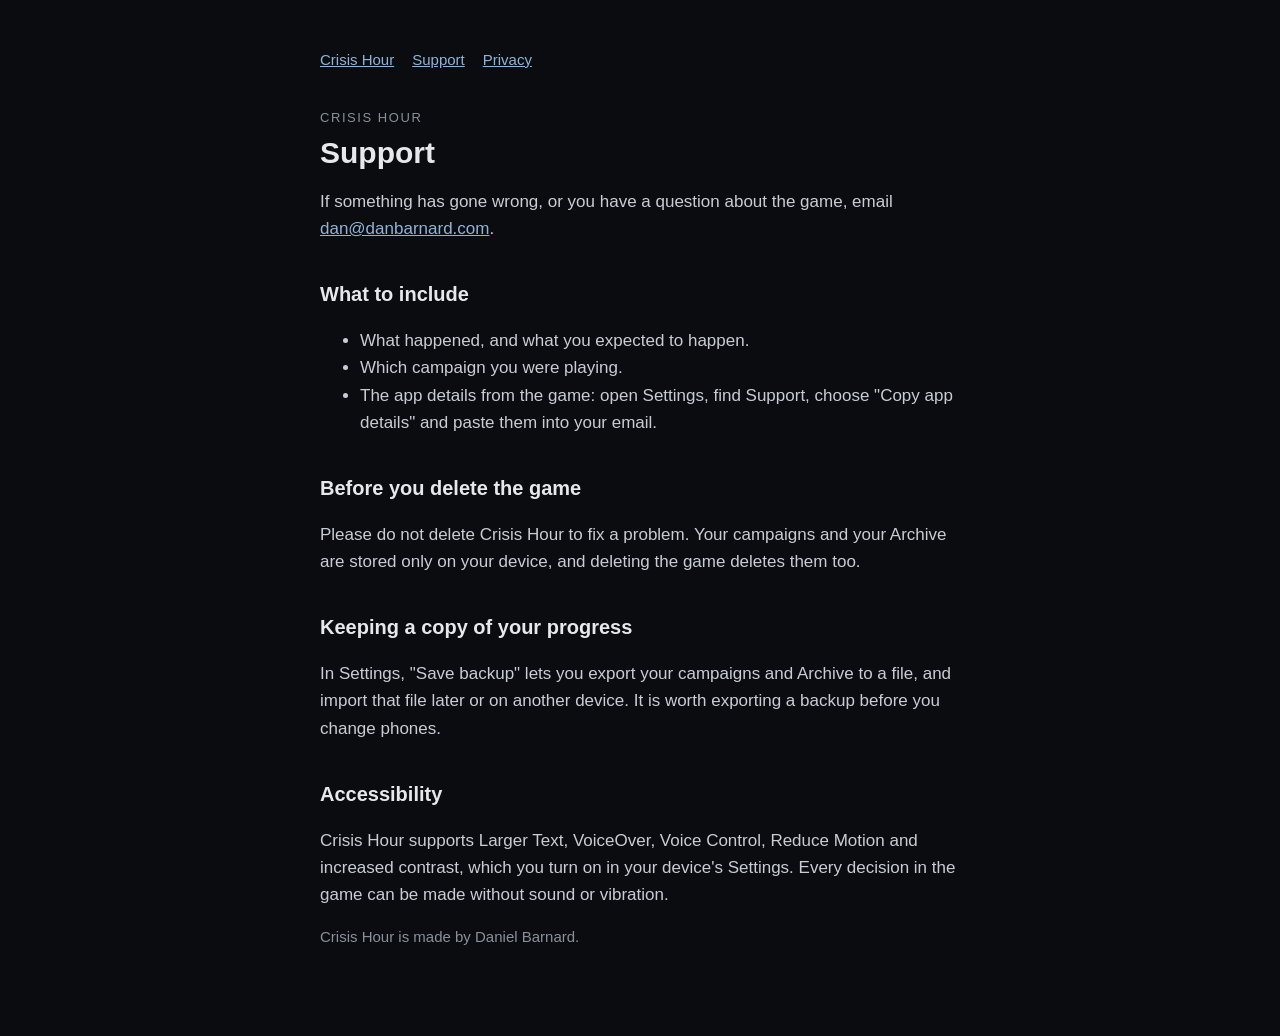
==== support.html @ 207d10e7 "Crisis Hour support and privacy pages Co-Authored-By: Claude Opus 5.5 <noreply@anthropic.com>" ====
<!doctype html>
<html lang="en">
<head>
<meta charset="utf-8">
<meta name="viewport" content="width=device-width, initial-scale=1">
<title>Crisis Hour Support</title>
<link rel="stylesheet" href="style.css">
</head>
<body>
<main>
<nav><a href="index.html">Crisis Hour</a><a href="support.html">Support</a><a href="privacy.html">Privacy</a></nav>
<p class="kicker">Crisis Hour</p>
<h1>Support</h1>
<p>If something has gone wrong, or you have a question about the game, email <a href="mailto:dan@danbarnard.com?subject=Crisis%20Hour%20support">dan@danbarnard.com</a>.</p>
<h2>What to include</h2>
<ul>
<li>What happened, and what you expected to happen.</li>
<li>Which campaign you were playing.</li>
<li>The app details from the game: open Settings, find Support, choose "Copy app details" and paste them into your email.</li>
</ul>
<h2>Before you delete the game</h2>
<p>Please do not delete Crisis Hour to fix a problem. Your campaigns and your Archive are stored only on your device, and deleting the game deletes them too.</p>
<h2>Keeping a copy of your progress</h2>
<p>In Settings, "Save backup" lets you export your campaigns and Archive to a file, and import that file later or on another device. It is worth exporting a backup before you change phones.</p>
<h2>Accessibility</h2>
<p>Crisis Hour supports Larger Text, VoiceOver, Voice Control, Reduce Motion and increased contrast, which you turn on in your device's Settings. Every decision in the game can be made without sound or vibration.</p>
<p class="note">Crisis Hour is made by Daniel Barnard.</p>
</main>
</body>
</html>
---- style.css ----
:root { color-scheme: dark; }
* { box-sizing: border-box; }
body { margin: 0; background: #0A0C0F; color: #E6E8EB; font: 17px/1.6 -apple-system, BlinkMacSystemFont, "Segoe UI", Roboto, Helvetica, Arial, sans-serif; }
main { max-width: 680px; margin: 0 auto; padding: 48px 20px 72px; }
h1 { font-size: 30px; line-height: 1.2; margin: 0 0 8px; }
h2 { font-size: 20px; margin: 36px 0 8px; }
p, li { color: #C9CDD3; }
a { color: #8FB4D9; }
nav { font-size: 15px; margin-bottom: 36px; }
nav a { margin-right: 18px; }
.kicker { font-size: 13px; letter-spacing: 0.12em; text-transform: uppercase; color: #8A919B; margin: 0 0 6px; }
.note { font-size: 15px; color: #8A919B; }
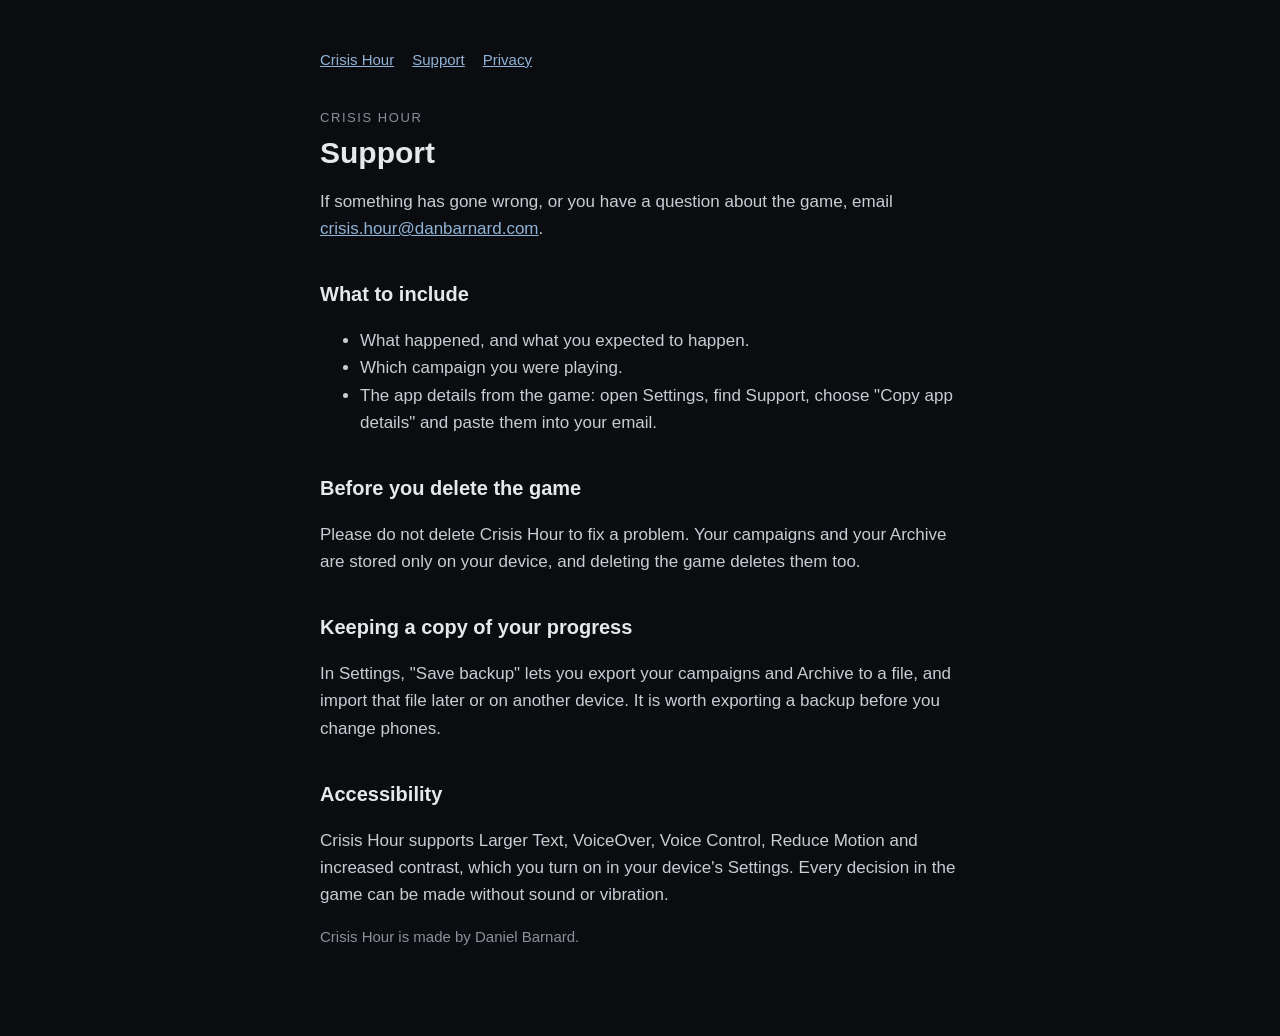
==== commit e4906e9d: "Contact address is now crisis.hour@danbarnard.com" ====
--- a/support.html
+++ b/support.html
@@ -11,7 +11,7 @@
 <nav><a href="index.html">Crisis Hour</a><a href="support.html">Support</a><a href="privacy.html">Privacy</a></nav>
 <p class="kicker">Crisis Hour</p>
 <h1>Support</h1>
-<p>If something has gone wrong, or you have a question about the game, email <a href="mailto:dan@danbarnard.com?subject=Crisis%20Hour%20support">dan@danbarnard.com</a>.</p>
+<p>If something has gone wrong, or you have a question about the game, email <a href="mailto:crisis.hour@danbarnard.com?subject=Crisis%20Hour%20support">crisis.hour@danbarnard.com</a>.</p>
 <h2>What to include</h2>
 <ul>
 <li>What happened, and what you expected to happen.</li>
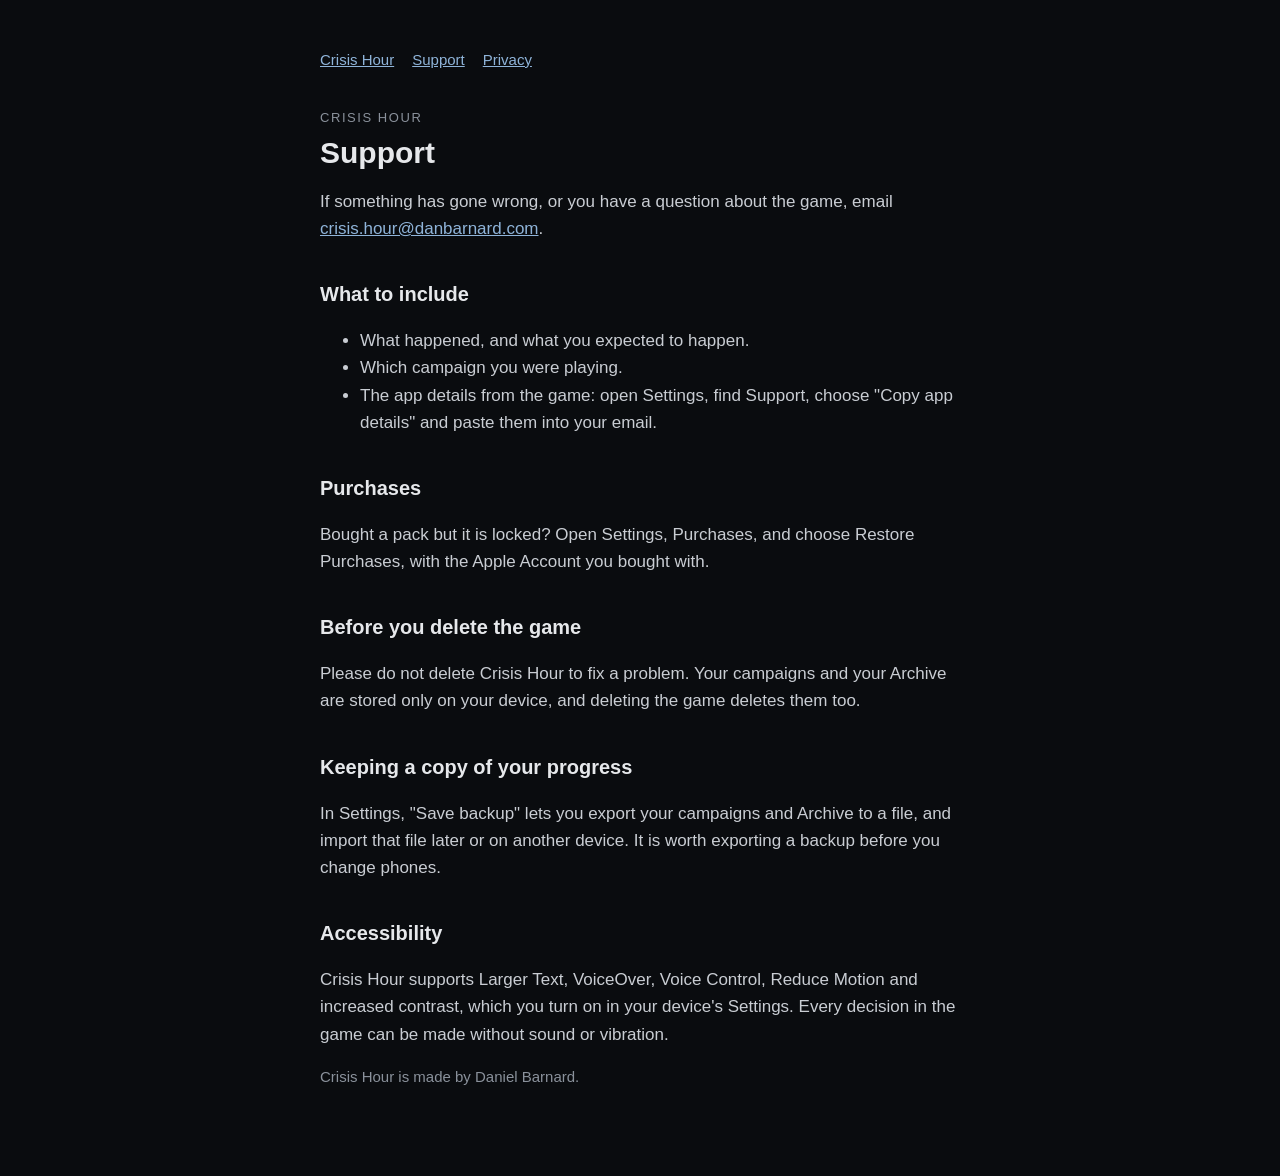
==== commit 4d6943df: "Support page: how to restore purchases (21 October 2026) Adds the Purchases paragraph from the game " ====
--- a/support.html
+++ b/support.html
@@ -18,6 +18,8 @@
 <li>Which campaign you were playing.</li>
 <li>The app details from the game: open Settings, find Support, choose "Copy app details" and paste them into your email.</li>
 </ul>
+<h2>Purchases</h2>
+<p>Bought a pack but it is locked? Open Settings, Purchases, and choose Restore Purchases, with the Apple Account you bought with.</p>
 <h2>Before you delete the game</h2>
 <p>Please do not delete Crisis Hour to fix a problem. Your campaigns and your Archive are stored only on your device, and deleting the game deletes them too.</p>
 <h2>Keeping a copy of your progress</h2>
